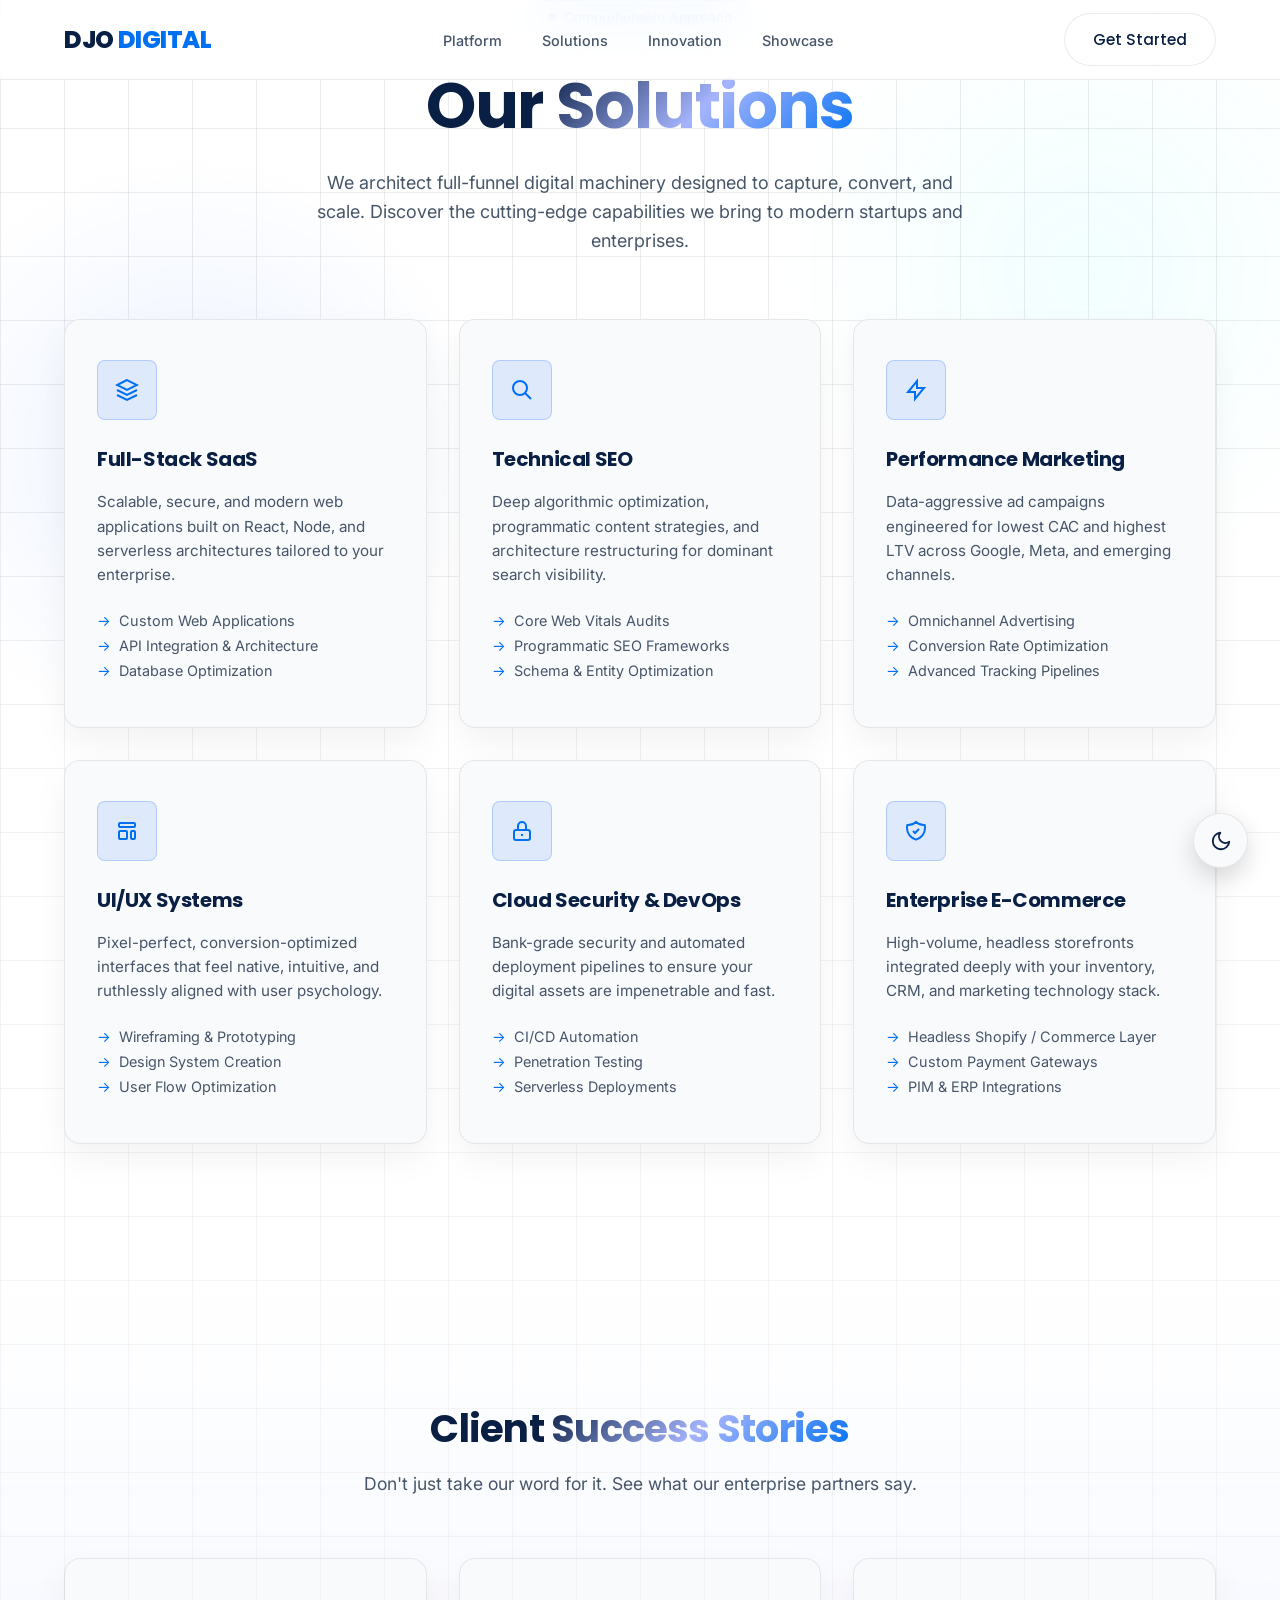
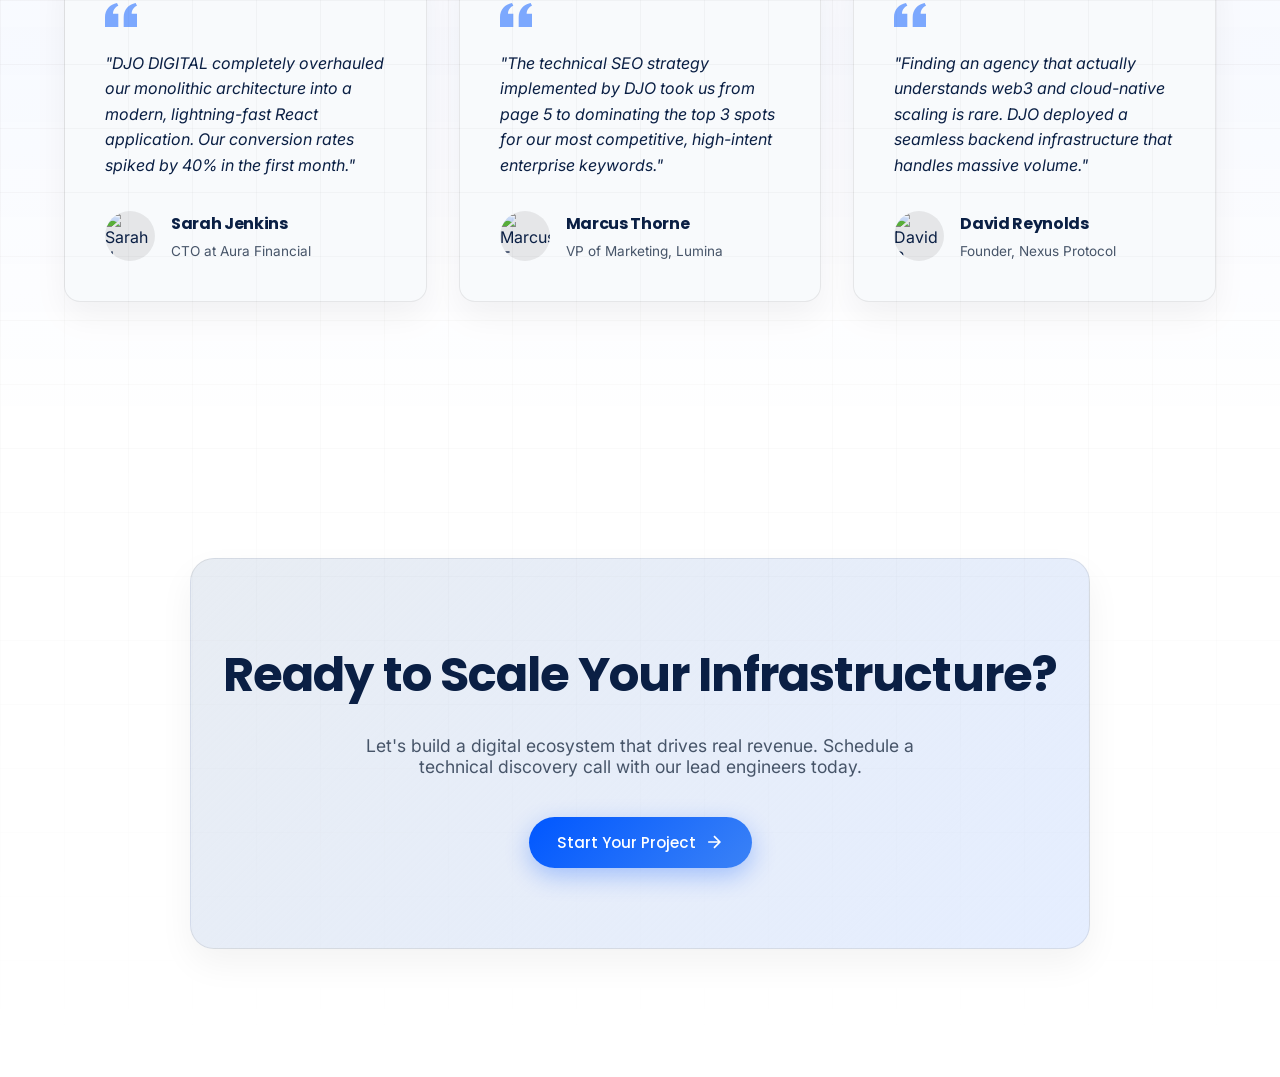
==== solutions.html @ 596c000f "Add files via upload" ====
<!DOCTYPE html>
<html lang="en">
<head>
    <meta charset="UTF-8">
    <meta name="viewport" content="width=device-width, initial-scale=1.0">
    <title>Solutions | DJO DIGITAL</title>
    <link rel="preconnect" href="https://fonts.googleapis.com">
    <link rel="preconnect" href="https://fonts.gstatic.com" crossorigin>
    <link href="https://fonts.googleapis.com/css2?family=Inter:wght@300;400;500&family=Poppins:wght@500;600;700;800&display=swap" rel="stylesheet">
    <link rel="stylesheet" href="style.css">
    <script src="script.js"></script>
    <script>
        // Apply saved theme before page renders to prevent flicker
        (function() {
            const savedTheme = localStorage.getItem('theme');
            if (savedTheme === 'dark') {
                document.documentElement.setAttribute('data-theme', 'dark');
            } else {
                document.documentElement.removeAttribute('data-theme');
            }
        })();
    </script>
</head>
<body>

    <input type="checkbox" id="theme-switch" hidden>

    <div class="app-wrapper">
        
        <label for="theme-switch" class="theme-toggle-btn" aria-label="Toggle Light/Dark Theme">
            <svg class="icon-sun" width="22" height="22" fill="none" stroke="currentColor" stroke-width="2" stroke-linecap="round" stroke-linejoin="round" viewBox="0 0 24 24"><circle cx="12" cy="12" r="5"></circle><line x1="12" y1="1" x2="12" y2="3"></line><line x1="12" y1="21" x2="12" y2="23"></line><line x1="4.22" y1="4.22" x2="5.64" y2="5.64"></line><line x1="18.36" y1="18.36" x2="19.78" y2="19.78"></line><line x1="1" y1="12" x2="3" y2="12"></line><line x1="21" y1="12" x2="23" y2="12"></line><line x1="4.22" y1="19.78" x2="5.64" y2="18.36"></line><line x1="18.36" y1="5.64" x2="19.78" y2="4.22"></line></svg>
            <svg class="icon-moon" width="22" height="22" fill="none" stroke="currentColor" stroke-width="2" stroke-linecap="round" stroke-linejoin="round" viewBox="0 0 24 24"><path d="M21 12.79A9 9 0 1 1 11.21 3 7 7 0 0 0 21 12.79z"></path></svg>
        </label>

        <div class="bg-mesh"></div>
        <div class="bg-grid"></div>

        <nav>
            <div class="container nav-container">
                <a href="index.html" class="logo">DJO <span>DIGITAL</span></a>
                
                <input type="checkbox" id="menu-toggle" class="menu-toggle">
                
                <ul class="nav-links">
                    <li><a href="index.html#home">Platform</a></li>
                    <li><a href="solutions.html">Solutions</a></li>
                    <li><a href="index.html#about">Innovation</a></li>
                    <li><a href="index.html#portfolio">Showcase</a></li>
                </ul>

                <div class="nav-right">
                    <a href="index.html#contact" class="btn btn-secondary nav-cta">Get Started</a>
                    
                    <label for="menu-toggle" class="hamburger">
                        <span></span><span></span><span></span>
                    </label>
                </div>
            </div>
        </nav>

        <header class="page-header container">
            <div class="badge">Comprehensive Approach</div>
            <h1>Our <span class="gradient-text">Solutions</span></h1>
            <p>We architect full-funnel digital machinery designed to capture, convert, and scale. Discover the cutting-edge capabilities we bring to modern startups and enterprises.</p>
        </header>

        <section class="solutions-page-content">
            <div class="container">
                <div class="solutions-grid">
                    <div class="solution-card">
                        <div class="solution-icon">
                            <svg width="24" height="24" fill="none" stroke="currentColor" stroke-width="2" viewBox="0 0 24 24"><path d="M12 2L2 7l10 5 10-5-10-5zM2 17l10 5 10-5M2 12l10 5 10-5"/></svg>
                        </div>
                        <h3>Full-Stack SaaS</h3>
                        <p>Scalable, secure, and modern web applications built on React, Node, and serverless architectures tailored to your enterprise.</p>
                        <ul>
                            <li>Custom Web Applications</li>
                            <li>API Integration & Architecture</li>
                            <li>Database Optimization</li>
                        </ul>
                    </div>
                    <div class="solution-card">
                        <div class="solution-icon">
                            <svg width="24" height="24" fill="none" stroke="currentColor" stroke-width="2" viewBox="0 0 24 24"><path d="M21 21l-6-6m2-5a7 7 0 11-14 0 7 7 0 0114 0z"/></svg>
                        </div>
                        <h3>Technical SEO</h3>
                        <p>Deep algorithmic optimization, programmatic content strategies, and architecture restructuring for dominant search visibility.</p>
                        <ul>
                            <li>Core Web Vitals Audits</li>
                            <li>Programmatic SEO Frameworks</li>
                            <li>Schema & Entity Optimization</li>
                        </ul>
                    </div>
                    <div class="solution-card">
                        <div class="solution-icon">
                            <svg width="24" height="24" fill="none" stroke="currentColor" stroke-width="2" viewBox="0 0 24 24"><path d="M13 10V3L4 14h7v7l9-11h-7z"/></svg>
                        </div>
                        <h3>Performance Marketing</h3>
                        <p>Data-aggressive ad campaigns engineered for lowest CAC and highest LTV across Google, Meta, and emerging channels.</p>
                        <ul>
                            <li>Omnichannel Advertising</li>
                            <li>Conversion Rate Optimization</li>
                            <li>Advanced Tracking Pipelines</li>
                        </ul>
                    </div>
                    <div class="solution-card">
                        <div class="solution-icon">
                            <svg width="24" height="24" fill="none" stroke="currentColor" stroke-width="2" viewBox="0 0 24 24"><path d="M4 5a1 1 0 011-1h14a1 1 0 011 1v2a1 1 0 01-1 1H5a1 1 0 01-1-1V5zM4 13a1 1 0 011-1h6a1 1 0 011 1v6a1 1 0 01-1 1H5a1 1 0 01-1-1v-6zM16 13a1 1 0 011-1h2a1 1 0 011 1v6a1 1 0 01-1 1h-2a1 1 0 01-1-1v-6z"/></svg>
                        </div>
                        <h3>UI/UX Systems</h3>
                        <p>Pixel-perfect, conversion-optimized interfaces that feel native, intuitive, and ruthlessly aligned with user psychology.</p>
                        <ul>
                            <li>Wireframing & Prototyping</li>
                            <li>Design System Creation</li>
                            <li>User Flow Optimization</li>
                        </ul>
                    </div>
                    <div class="solution-card">
                        <div class="solution-icon">
                            <svg width="24" height="24" fill="none" stroke="currentColor" stroke-width="2" viewBox="0 0 24 24"><path d="M12 15v2m-6 4h12a2 2 0 002-2v-6a2 2 0 00-2-2H6a2 2 0 00-2 2v6a2 2 0 002 2zm10-10V7a4 4 0 00-8 0v4h8z"/></svg>
                        </div>
                        <h3>Cloud Security & DevOps</h3>
                        <p>Bank-grade security and automated deployment pipelines to ensure your digital assets are impenetrable and fast.</p>
                        <ul>
                            <li>CI/CD Automation</li>
                            <li>Penetration Testing</li>
                            <li>Serverless Deployments</li>
                        </ul>
                    </div>
                    <div class="solution-card">
                        <div class="solution-icon">
                            <svg width="24" height="24" fill="none" stroke="currentColor" stroke-width="2" viewBox="0 0 24 24"><path d="M9 12l2 2 4-4m5.618-4.016A11.955 11.955 0 0112 2.944a11.955 11.955 0 01-8.618 3.04A12.02 12.02 0 003 9c0 5.591 3.824 10.29 9 11.622 5.176-1.332 9-6.03 9-11.622 0-1.042-.133-2.052-.382-3.016z"/></svg>
                        </div>
                        <h3>Enterprise E-Commerce</h3>
                        <p>High-volume, headless storefronts integrated deeply with your inventory, CRM, and marketing technology stack.</p>
                        <ul>
                            <li>Headless Shopify / Commerce Layer</li>
                            <li>Custom Payment Gateways</li>
                            <li>PIM & ERP Integrations</li>
                        </ul>
                    </div>
                </div>
            </div>
        </section>

        <section class="testimonials">
            <div class="container">
                <div class="section-header">
                    <h2>Client <span class="gradient-text">Success Stories</span></h2>
                    <p>Don't just take our word for it. See what our enterprise partners say.</p>
                </div>
                <div class="testimonial-grid">
                    <div class="testimonial-card">
                        <div>
                            <div class="quote-icon"><svg width="32" height="32" fill="currentColor" viewBox="0 0 24 24"><path d="M14.017 21v-7.391c0-5.704 3.731-9.57 8.983-10.609l.995 2.151c-2.432.917-3.995 3.638-3.995 5.849h4v10h-9.983zm-14.017 0v-7.391c0-5.704 3.748-9.57 9-10.609l.996 2.151c-2.433.917-3.996 3.638-3.996 5.849h3.983v10h-9.983z"/></svg></div>
                            <p class="testimonial-text">"DJO DIGITAL completely overhauled our monolithic architecture into a modern, lightning-fast React application. Our conversion rates spiked by 40% in the first month."</p>
                        </div>
                        <div class="testimonial-author">
                            <div class="author-avatar"><img src="https://i.pravatar.cc/100?img=1" alt="Sarah J."></div>
                            <div class="author-info">
                                <h4>Sarah Jenkins</h4>
                                <span>CTO at Aura Financial</span>
                            </div>
                        </div>
                    </div>
                    <div class="testimonial-card">
                        <div>
                            <div class="quote-icon"><svg width="32" height="32" fill="currentColor" viewBox="0 0 24 24"><path d="M14.017 21v-7.391c0-5.704 3.731-9.57 8.983-10.609l.995 2.151c-2.432.917-3.995 3.638-3.995 5.849h4v10h-9.983zm-14.017 0v-7.391c0-5.704 3.748-9.57 9-10.609l.996 2.151c-2.433.917-3.996 3.638-3.996 5.849h3.983v10h-9.983z"/></svg></div>
                            <p class="testimonial-text">"The technical SEO strategy implemented by DJO took us from page 5 to dominating the top 3 spots for our most competitive, high-intent enterprise keywords."</p>
                        </div>
                        <div class="testimonial-author">
                            <div class="author-avatar"><img src="https://i.pravatar.cc/100?img=3" alt="Marcus T."></div>
                            <div class="author-info">
                                <h4>Marcus Thorne</h4>
                                <span>VP of Marketing, Lumina</span>
                            </div>
                        </div>
                    </div>
                    <div class="testimonial-card">
                        <div>
                            <div class="quote-icon"><svg width="32" height="32" fill="currentColor" viewBox="0 0 24 24"><path d="M14.017 21v-7.391c0-5.704 3.731-9.57 8.983-10.609l.995 2.151c-2.432.917-3.995 3.638-3.995 5.849h4v10h-9.983zm-14.017 0v-7.391c0-5.704 3.748-9.57 9-10.609l.996 2.151c-2.433.917-3.996 3.638-3.996 5.849h3.983v10h-9.983z"/></svg></div>
                            <p class="testimonial-text">"Finding an agency that actually understands web3 and cloud-native scaling is rare. DJO deployed a seamless backend infrastructure that handles massive volume."</p>
                        </div>
                        <div class="testimonial-author">
                            <div class="author-avatar"><img src="https://i.pravatar.cc/100?img=8" alt="David R."></div>
                            <div class="author-info">
                                <h4>David Reynolds</h4>
                                <span>Founder, Nexus Protocol</span>
                            </div>
                        </div>
                    </div>
                </div>
            </div>
        </section>

        <section class="cta-section">
            <div class="container">
                <div class="cta-box">
                    <h2>Ready to Scale Your Infrastructure?</h2>
                    <p>Let's build a digital ecosystem that drives real revenue. Schedule a technical discovery call with our lead engineers today.</p>
                    <a href="index.html#contact" class="btn btn-primary">Start Your Project <svg width="20" height="20" fill="none" stroke="currentColor" stroke-width="2" viewBox="0 0 24 24"><path d="M5 12h14M12 5l7 7-7 7"/></svg></a>
                </div>
            </div>
        </section>

    </div>

</body>
</html>
---- style.css ----
/* --- CSS VARIABLES (LIGHT THEME DEFAULT) --- */
:root {
    --bg-base: #ffffff;
    --bg-surface: #f8fafc;
    --primary: #0057ff;
    --secondary: #e2e8f0;
    --accent: #0070f3;
    --accent-glow: rgba(0, 112, 243, 0.2);
    --text-main: #0a1f44;
    --text-muted: #475569;
    --border-light: rgba(0, 0, 0, 0.08);
    --glass-bg: rgba(255, 255, 255, 0.7);
    --glass-border: rgba(0, 0, 0, 0.08);
    --glass-card-bg: linear-gradient(145deg, rgba(255,255,255,0.9) 0%, rgba(255,255,255,0.6) 100%);
    --input-bg: rgba(255,255,255,0.9);
    --shadow-soft: 0 15px 35px rgba(0,0,0,0.05);
    --shadow-hover: 0 20px 40px rgba(0, 112, 243, 0.1);
    --mockup-text-1: var(--primary);
    --mockup-text-2: var(--text-muted);
    --mockup-text-3: #10b981;
    --nav-bg: rgba(255, 255, 255, 0.85);
    --card-hover-border: rgba(0, 112, 243, 0.3);
    --bento-gradient: linear-gradient(135deg, rgba(226, 232, 240, 0.8), rgba(0, 87, 255, 0.1));
    --portfolio-overlay: linear-gradient(to top, rgba(255,255,255,0.95) 0%, rgba(255,255,255,0.2) 100%);
    --portfolio-overlay-hover: linear-gradient(to top, rgba(255,255,255,0.95) 0%, rgba(0,112,243,0.2) 100%);
    --radius-sm: 8px;
    --radius-md: 16px;
    --radius-lg: 24px;
    --transition: all 0.3s ease;
}

/* --- DARK THEME OVERRIDES --- */
html[data-theme="dark"] .app-wrapper {
    --bg-base: #050b14;
    --bg-surface: #0a1428;
    --primary: #0057ff;
    --secondary: #0a1f44;
    --accent: #00f0ff;
    --accent-glow: rgba(0, 240, 255, 0.4);
    --text-main: #ffffff;
    --text-muted: #8b9bb4;
    --border-light: rgba(255, 255, 255, 0.08);
    --glass-bg: rgba(10, 20, 40, 0.6);
    --glass-border: rgba(255, 255, 255, 0.1);
    --glass-card-bg: linear-gradient(145deg, rgba(255,255,255,0.05) 0%, rgba(255,255,255,0.01) 100%);
    --input-bg: rgba(0,0,0,0.2);
    --shadow-soft: 0 15px 35px rgba(0,0,0,0.3);
    --shadow-hover: 0 20px 40px rgba(0,0,0,0.5);
    --mockup-text-1: var(--accent);
    --mockup-text-2: var(--text-muted);
    --mockup-text-3: #27c93f;
    --nav-bg: rgba(5, 11, 20, 0.7);
    --card-hover-border: rgba(255,255,255,0.2);
    --bento-gradient: linear-gradient(135deg, rgba(10, 31, 68, 0.8), rgba(0, 87, 255, 0.2));
    --portfolio-overlay: linear-gradient(to top, rgba(5,11,20,0.95) 0%, rgba(5,11,20,0.2) 100%);
    --portfolio-overlay-hover: linear-gradient(to top, rgba(5,11,20,0.95) 0%, rgba(0,87,255,0.4) 100%);
}

/* --- RESET & BASE --- */
* {
    margin: 0;
    padding: 0;
    box-sizing: border-box;
}

html {
    scroll-behavior: smooth;
}

/* Scrollbar Styling - Light Theme */
::-webkit-scrollbar {
    width: 12px;
}

::-webkit-scrollbar-track {
    background: var(--bg-base);
}

::-webkit-scrollbar-thumb {
    background: var(--border-light);
    border-radius: 6px;
    border: 3px solid var(--bg-base);
}

::-webkit-scrollbar-thumb:hover {
    background: var(--text-muted);
}

body {
    font-family: 'Inter', sans-serif;
    background-color: var(--bg-base);
    overflow-x: hidden;
    -webkit-font-smoothing: antialiased;
}

.app-wrapper {
    background-color: var(--bg-base);
    color: var(--text-main);
    transition: background-color 0.5s ease, color 0.5s ease;
    min-height: 100vh;
    position: relative;
    z-index: 1;
}

h1, h2, h3, h4, .logo {
    font-family: 'Poppins', sans-serif;
    letter-spacing: -0.02em;
}

a {
    text-decoration: none;
    color: inherit;
}

ul {
    list-style: none;
}

.container {
    max-width: 1200px;
    margin: 0 auto;
    padding: 0 2rem;
}

/* --- TYPOGRAPHY & UTILITIES --- */
.gradient-text {
    background: linear-gradient(135deg, var(--text-main) 0%, #a5b4fc 50%, var(--accent) 100%);
    -webkit-background-clip: text;
    -webkit-text-fill-color: transparent;
    background-clip: text;
}

.badge {
    display: inline-flex;
    align-items: center;
    gap: 0.5rem;
    padding: 0.5rem 1rem;
    background: rgba(0, 112, 243, 0.1);
    border: 1px solid rgba(0, 112, 243, 0.2);
    border-radius: 100px;
    font-size: 0.85rem;
    font-weight: 500;
    color: var(--accent);
    margin-bottom: 1.5rem;
    backdrop-filter: blur(10px);
    transition: var(--transition);
}

.badge::before {
    content: '';
    width: 8px;
    height: 8px;
    background: var(--accent);
    border-radius: 50%;
    box-shadow: 0 0 10px var(--accent-glow);
    animation: pulse 2s infinite;
}

/* --- BUTTONS --- */
.btn {
    display: inline-flex;
    align-items: center;
    justify-content: center;
    padding: 0.875rem 1.75rem;
    border-radius: 100px;
    font-family: 'Poppins', sans-serif;
    font-weight: 500;
    font-size: 0.95rem;
    transition: var(--transition);
    cursor: pointer;
    border: none;
    gap: 0.5rem;
    position: relative;
    overflow: hidden;
}

.btn-primary {
    background: linear-gradient(135deg, var(--primary), #3b82f6);
    color: white;
    box-shadow: 0 8px 25px rgba(0, 87, 255, 0.3);
}

.btn-primary:hover {
    transform: translateY(-3px) scale(1.02);
    box-shadow: 0 12px 30px rgba(0, 87, 255, 0.5);
    background: linear-gradient(135deg, #3b82f6, var(--primary));
}

.btn-secondary {
    background: var(--glass-bg);
    color: var(--text-main);
    border: 1px solid var(--glass-border);
    backdrop-filter: blur(10px);
}

.btn-secondary:hover {
    background: var(--glass-border);
    border-color: var(--text-muted);
    transform: translateY(-3px) scale(1.02);
}

/* --- FLOATING THEME TOGGLE BUTTON --- */
.theme-toggle-btn {
    cursor: pointer;
    display: flex;
    align-items: center;
    justify-content: center;
    width: 55px;
    height: 55px;
    border-radius: 50%;
    background: var(--bg-surface);
    border: 1px solid var(--border-light);
    color: var(--text-main);
    transition: var(--transition);
    position: fixed;
    bottom: 2rem;
    right: 2rem;
    z-index: 9999;
    box-shadow: 0 10px 25px rgba(0,0,0,0.15);
}

.theme-toggle-btn:hover {
    transform: translateY(-5px);
    box-shadow: var(--shadow-hover);
    border-color: var(--accent);
    color: var(--accent);
}

.icon-sun { display: none; }
.icon-moon { display: block; }

/* Icon display respects data-theme attribute */
html[data-theme="dark"] .icon-sun { display: block; }
html[data-theme="dark"] .icon-moon { display: none; }

/* --- BACKGROUND MESH --- */
.bg-mesh {
    position: fixed;
    top: 0;
    left: 0;
    width: 100vw;
    height: 100vh;
    z-index: -1;
    overflow: hidden;
    background: 
        radial-gradient(circle at 15% 50%, rgba(0, 87, 255, 0.08), transparent 25%),
        radial-gradient(circle at 85% 30%, rgba(0, 240, 255, 0.05), transparent 25%);
    transition: background 0.5s ease;
}

.bg-grid {
    position: absolute;
    inset: 0;
    background-image: 
        linear-gradient(to right, var(--border-light) 1px, transparent 1px),
        linear-gradient(to bottom, var(--border-light) 1px, transparent 1px);
    background-size: 4rem 4rem;
    mask-image: linear-gradient(to bottom, rgba(0,0,0,1) 0%, rgba(0,0,0,0) 100%);
    -webkit-mask-image: linear-gradient(to bottom, rgba(0,0,0,1) 0%, rgba(0,0,0,0) 100%);
    transition: var(--transition);
}

/* --- NAVBAR --- */
nav {
    position: fixed;
    top: 0;
    width: 100%;
    height: 80px;
    z-index: 1000;
    background: var(--nav-bg);
    backdrop-filter: blur(20px);
    -webkit-backdrop-filter: blur(20px);
    border-bottom: 1px solid var(--border-light);
    display: flex;
    align-items: center;
    transition: var(--transition);
}

.nav-container {
    display: flex;
    justify-content: space-between;
    align-items: center;
    width: 100%;
}

.logo {
    font-size: 1.5rem;
    font-weight: 800;
    color: var(--text-main);
    display: flex;
    align-items: center;
    gap: 0.25rem;
    transition: var(--transition);
}

.logo span {
    color: var(--accent);
}

.nav-links {
    display: flex;
    gap: 2.5rem;
    align-items: center;
}

.nav-links a {
    font-size: 0.9rem;
    font-weight: 500;
    color: var(--text-muted);
    transition: var(--transition);
    position: relative;
}

.nav-links a:hover {
    color: var(--text-main);
}

.nav-links a::after {
    content: '';
    position: absolute;
    bottom: -5px;
    left: 0;
    width: 0;
    height: 2px;
    background: var(--accent);
    transition: var(--transition);
    border-radius: 2px;
}

.nav-links a:hover::after {
    width: 100%;
}

.nav-right {
    display: flex;
    align-items: center;
    gap: 1rem;
}

.menu-toggle { display: none; }
.hamburger {
    display: none;
    flex-direction: column;
    gap: 6px;
    cursor: pointer;
    z-index: 1001;
    margin-left: 1rem;
}
.hamburger span {
    width: 28px;
    height: 2px;
    background: var(--text-main);
    transition: var(--transition);
    border-radius: 2px;
}

/* --- HERO SECTION (Index) --- */
.hero {
    min-height: 100vh;
    display: flex;
    align-items: center;
    padding-top: 80px;
    position: relative;
}

.hero-content {
    display: grid;
    grid-template-columns: 1fr 1fr;
    gap: 4rem;
    align-items: center;
}

.hero-text h1 {
    font-size: clamp(3rem, 5vw, 4.5rem);
    line-height: 1.1;
    margin-bottom: 1.5rem;
    animation: slideUp 0.8s ease-out forwards;
}

.hero-text p {
    font-size: 1.125rem;
    color: var(--text-muted);
    margin-bottom: 2.5rem;
    max-width: 90%;
    animation: slideUp 0.8s ease-out 0.2s forwards;
    opacity: 0;
}

.hero-actions {
    display: flex;
    gap: 1rem;
    animation: slideUp 0.8s ease-out 0.4s forwards;
    opacity: 0;
}

.hero-visual {
    position: relative;
    height: 500px;
    display: flex;
    justify-content: center;
    align-items: center;
    animation: fadeIn 1.2s ease-out 0.6s forwards;
    opacity: 0;
}

.glass-card-main {
    width: 380px;
    height: 420px;
    background: var(--glass-card-bg);
    border: 1px solid var(--glass-border);
    border-radius: var(--radius-lg);
    backdrop-filter: blur(20px);
    position: relative;
    z-index: 2;
    box-shadow: var(--shadow-soft);
    padding: 2rem;
    display: flex;
    flex-direction: column;
    justify-content: space-between;
    transform: perspective(1000px) rotateY(-15deg) rotateX(5deg);
    transition: all 0.5s cubic-bezier(0.16, 1, 0.3, 1);
}

.glass-card-main:hover {
    transform: perspective(1000px) rotateY(-5deg) rotateX(2deg) translateY(-10px);
    border-color: var(--card-hover-border);
    box-shadow: var(--shadow-hover);
}

.glow-orb {
    position: absolute;
    width: 250px;
    height: 250px;
    background: var(--primary);
    border-radius: 50%;
    filter: blur(80px);
    opacity: 0.4;
    z-index: 1;
    top: 50%;
    left: 50%;
    transform: translate(-50%, -50%);
    animation: floatOrb 6s ease-in-out infinite;
    transition: var(--transition);
}

.glow-orb.secondary {
    background: var(--accent);
    width: 200px;
    height: 200px;
    top: 20%;
    left: 20%;
    animation-delay: -3s;
}

.mockup-header {
    display: flex;
    justify-content: space-between;
    align-items: center;
    border-bottom: 1px solid var(--border-light);
    padding-bottom: 1rem;
    transition: var(--transition);
}

.mockup-dots {
    display: flex;
    gap: 6px;
}
.mockup-dots span {
    width: 10px;
    height: 10px;
    border-radius: 50%;
    background: var(--text-muted);
    opacity: 0.3;
}
.mockup-dots span:nth-child(1) { background: #ff5f56; opacity: 1; }
.mockup-dots span:nth-child(2) { background: #ffbd2e; opacity: 1; }
.mockup-dots span:nth-child(3) { background: #27c93f; opacity: 1; }

.mockup-body {
    flex-grow: 1;
    display: flex;
    flex-direction: column;
    gap: 1rem;
    margin-top: 2rem;
}

.mockup-text {
    font-family: monospace; 
    font-size: 0.85rem;
    transition: var(--transition);
}

.mockup-bar-container {
    height: 12px;
    border-radius: 6px;
    background: var(--border-light);
    overflow: hidden;
    position: relative;
    box-shadow: inset 0 2px 4px rgba(0,0,0,0.1);
}

.mockup-bar-fill {
    height: 100%;
    width: 0%;
    background: linear-gradient(90deg, var(--primary), var(--accent));
    border-radius: 6px;
    position: absolute;
    top: 0;
    left: 0;
    box-shadow: 0 0 15px var(--accent-glow);
}

.fill-1 { animation: fillAnim1 1.8s cubic-bezier(0.2, 0.8, 0.2, 1) 0.5s forwards; }
.fill-2 { animation: fillAnim2 1.8s cubic-bezier(0.2, 0.8, 0.2, 1) 1.2s forwards; }
.fill-3 { animation: fillAnim3 1.8s cubic-bezier(0.2, 0.8, 0.2, 1) 2.0s forwards; }

/* --- SECTION HEADERS --- */
.section-header {
    text-align: center;
    margin-bottom: 4rem;
}

.section-header h2 {
    font-size: clamp(2rem, 3vw, 3rem);
    margin-bottom: 1rem;
}

.section-header p {
    color: var(--text-muted);
    max-width: 600px;
    margin: 0 auto;
    font-size: 1.1rem;
    transition: var(--transition);
}

/* --- SOLUTIONS SECTION (Homepage Summary) --- */
.services {
    padding: 8rem 0;
    position: relative;
}

.services-grid {
    display: grid;
    grid-template-columns: repeat(auto-fit, minmax(260px, 1fr));
    gap: 2rem;
}

.service-card {
    background: var(--bg-surface);
    border: 1px solid var(--border-light);
    border-radius: var(--radius-md);
    padding: 2.5rem 2rem;
    transition: var(--transition);
    position: relative;
    overflow: hidden;
    box-shadow: var(--shadow-soft);
}

.service-card::before {
    content: '';
    position: absolute;
    top: 0;
    left: 0;
    width: 100%;
    height: 100%;
    background: radial-gradient(800px circle at var(--mouse-x, 50%) var(--mouse-y, -20%), rgba(255,255,255,0.06), transparent 40%);
    opacity: 0;
    transition: opacity 0.5s;
    z-index: 1;
    pointer-events: none;
}

.service-card:hover {
    transform: translateY(-8px) scale(1.01);
    border-color: var(--card-hover-border);
    box-shadow: var(--shadow-hover);
}

.service-card:hover::before {
    opacity: 1;
}

.service-icon {
    width: 60px;
    height: 60px;
    background: rgba(0, 87, 255, 0.1);
    border: 1px solid rgba(0, 87, 255, 0.2);
    border-radius: var(--radius-sm);
    display: flex;
    align-items: center;
    justify-content: center;
    font-size: 1.5rem;
    margin-bottom: 1.5rem;
    color: var(--accent);
    transition: var(--transition);
}

.service-card:hover .service-icon {
    background: var(--primary);
    color: white;
    border-color: var(--primary);
    transform: scale(1.1) rotate(5deg);
    box-shadow: 0 0 20px var(--accent-glow);
}

.service-card h3 {
    font-size: 1.25rem;
    margin-bottom: 1rem;
    position: relative;
    z-index: 2;
}

.service-card p {
    color: var(--text-muted);
    font-size: 0.95rem;
    position: relative;
    z-index: 2;
    transition: var(--transition);
}

/* --- ABOUT & WHY CHOOSE US (BENTO GRID) --- */
.bento-section {
    padding: 8rem 0;
    background: linear-gradient(to bottom, transparent, rgba(0, 87, 255, 0.05), transparent);
}

.bento-grid {
    display: grid;
    grid-template-columns: repeat(4, 1fr);
    grid-template-rows: repeat(2, 300px);
    gap: 1.5rem;
}

.bento-item {
    background: var(--bg-surface);
    border: 1px solid var(--border-light);
    border-radius: var(--radius-lg);
    padding: 2.5rem;
    position: relative;
    overflow: hidden;
    display: flex;
    flex-direction: column;
    justify-content: flex-end;
    transition: var(--transition);
    box-shadow: var(--shadow-soft);
}

.bento-item:hover {
    border-color: var(--card-hover-border);
    transform: translateY(-5px);
    box-shadow: var(--shadow-hover);
}

.bento-large {
    grid-column: span 2;
    grid-row: span 2;
    background: var(--bento-gradient);
    justify-content: center;
}

.bento-wide {
    grid-column: span 2;
}

.bento-icon {
    font-size: 2rem;
    margin-bottom: auto;
    color: var(--accent);
    transition: var(--transition);
}

.bento-item:hover .bento-icon {
    transform: scale(1.1);
}

.bento-item h3 {
    font-size: 1.5rem;
    margin-bottom: 0.5rem;
}

.bento-large h3 {
    font-size: 2.5rem;
    line-height: 1.2;
    margin-bottom: 1.5rem;
}

.bento-item p {
    color: var(--text-muted);
    font-size: 0.95rem;
    transition: var(--transition);
}

/* --- PORTFOLIO --- */
.portfolio {
    padding: 8rem 0;
}

.portfolio-grid {
    display: grid;
    grid-template-columns: repeat(2, 1fr);
    gap: 2rem;
}

.portfolio-item {
    position: relative;
    height: 400px;
    border-radius: var(--radius-md);
    overflow: hidden;
    cursor: pointer;
    border: 1px solid var(--border-light);
    box-shadow: var(--shadow-soft);
    transition: var(--transition);
}

.portfolio-item:hover {
    box-shadow: var(--shadow-hover);
    transform: translateY(-5px);
}

.portfolio-bg {
    position: absolute;
    inset: 0;
    background-size: cover;
    background-position: center;
    transition: transform 0.6s cubic-bezier(0.16, 1, 0.3, 1);
}

.portfolio-item:nth-child(1) .portfolio-bg { 
    background: linear-gradient(45deg, #0f172a, #3b82f6);
    background-image: url("data:image/svg+xml,%3Csvg xmlns='http://www.w3.org/2000/svg' viewBox='0 0 400 400'%3E%3Cdefs%3E%3ClinearGradient id='grad1' x1='0%' y1='0%' x2='100%' y2='100%'%3E%3Cstop offset='0%' style='stop-color:%230f172a;stop-opacity:1' /%3E%3Cstop offset='100%' style='stop-color:%233b82f6;stop-opacity:1' /%3E%3C/linearGradient%3E%3Cfilter id='glow'%3E%3CfeGaussianBlur stdDeviation='3' result='coloredBlur'/%3E%3CfeMerge%3E%3CfeMergeNode in='coloredBlur'/%3E%3CfeMergeNode in='SourceGraphic'/%3E%3C/feMerge%3E%3C/filter%3E%3C/defs%3E%3Crect width='400' height='400' fill='url(%23grad1)'/%3E%3Cg opacity='0.3'%3E%3Ccircle cx='100' cy='120' r='45' fill='%23ffffff' filter='url(%23glow)'/%3E%3Cpath d='M 100 80 L 110 100 L 90 100 Z' fill='%23ffffff' opacity='0.8'/%3E%3C/g%3E%3Cg opacity='0.4'%3E%3Crect x='230' y='180' width='90' height='120' rx='8' fill='%23ffffff' filter='url(%23glow)'/%3E%3Ccircle cx='275' cy='210' r='12' fill='%233b82f6' opacity='0.6'/%3E%3C/g%3E%3Ccircle cx='300' cy='100' r='60' fill='none' stroke='%2360a5fa' stroke-width='2' opacity='0.3'/%3E%3Ccircle cx='300' cy='100' r='50' fill='none' stroke='%2360a5fa' stroke-width='1' opacity='0.2'/%3E%3C/svg>"), linear-gradient(45deg, #0f172a, #3b82f6);
    background-position: center;
    background-size: cover;
}

.portfolio-item:nth-child(2) .portfolio-bg { 
    background: linear-gradient(135deg, #1e1b4b, #8b5cf6);
    background-image: url("data:image/svg+xml,%3Csvg xmlns='http://www.w3.org/2000/svg' viewBox='0 0 400 400'%3E%3Cdefs%3E%3ClinearGradient id='grad2' x1='0%' y1='0%' x2='100%' y2='100%'%3E%3Cstop offset='0%' style='stop-color:%231e1b4b;stop-opacity:1' /%3E%3Cstop offset='100%' style='stop-color:%238b5cf6;stop-opacity:1' /%3E%3C/linearGradient%3E%3Cfilter id='glow2'%3E%3CfeGaussianBlur stdDeviation='3' result='coloredBlur'/%3E%3CfeMerge%3E%3CfeMergeNode in='coloredBlur'/%3E%3CfeMergeNode in='SourceGraphic'/%3E%3C/feMerge%3E%3C/filter%3E%3C/defs%3E%3Crect width='400' height='400' fill='url(%23grad2)'/%3E%3Cg opacity='0.4'%3E%3Cpath d='M 80 200 L 120 140 L 120 280 Z' fill='%23ffffff' filter='url(%23glow2)'/%3E%3Ctext x='75' y='200' font-size='40' fill='%23ffffff' opacity='0.5'%3E👜%3C/text%3E%3C/g%3E%3Cg opacity='0.35'%3E%3Crect x='210' y='150' width='100' height='120' rx='8' fill='%23ffffff' filter='url(%23glow2)' opacity='0.4'/%3E%3Ccircle cx='260' cy='170' r='15' fill='%238b5cf6' opacity='0.5'/%3E%3Cpath d='M 240 200 L 280 200' stroke='%23ffffff' stroke-width='2' opacity='0.6'/%3E%3C/g%3E%3Ccircle cx='150' cy='280' r='50' fill='none' stroke='%23d8b4fe' stroke-width='2' opacity='0.25'/%3E%3C/svg>"), linear-gradient(135deg, #1e1b4b, #8b5cf6);
    background-position: center;
    background-size: cover;
}

.portfolio-item:nth-child(3) .portfolio-bg { 
    background: linear-gradient(to top right, #064e3b, #10b981);
    background-image: url("data:image/svg+xml,%3Csvg xmlns='http://www.w3.org/2000/svg' viewBox='0 0 400 400'%3E%3Cdefs%3E%3ClinearGradient id='grad3' x1='0%' y1='100%' x2='100%' y2='0%'%3E%3Cstop offset='0%' style='stop-color:%23064e3b;stop-opacity:1' /%3E%3Cstop offset='100%' style='stop-color:%2310b981;stop-opacity:1' /%3E%3C/linearGradient%3E%3Cfilter id='glow3'%3E%3CfeGaussianBlur stdDeviation='4' result='coloredBlur'/%3E%3CfeMerge%3E%3CfeMergeNode in='coloredBlur'/%3E%3CfeMergeNode in='SourceGraphic'/%3E%3C/feMerge%3E%3C/filter%3E%3C/defs%3E%3Crect width='400' height='400' fill='url(%23grad3)'/%3E%3Cg opacity='0.4'%3E%3Ccircle cx='80' cy='100' r='35' fill='%23ffffff' filter='url(%23glow3)'/%3E%3Cline x1='80' y1='60' x2='150' y2='130' stroke='%2310b981' stroke-width='2' opacity='0.6'/%3E%3Cline x1='150' y1='130' x2='220' y2='100' stroke='%2310b981' stroke-width='2' opacity='0.6'/%3E%3C/g%3E%3Cg opacity='0.35'%3E%3Ccircle cx='200' cy='200' r='40' fill='%23ffffff' filter='url(%23glow3)' opacity='0.3'/%3E%3Cline x1='200' y1='200' x2='280' y2='280' stroke='%236ee7b7' stroke-width='2' opacity='0.5'/%3E%3Cline x1='200' y1='200' x2='120' y2='300' stroke='%236ee7b7' stroke-width='2' opacity='0.5'/%3E%3C/g%3E%3Ccircle cx='300' cy='120' r='30' fill='%23ffffff' filter='url(%23glow3)' opacity='0.25'/%3E%3Cline x1='220' y1='100' x2='300' y2='120' stroke='%2310b981' stroke-width='2' opacity='0.4'/%3E%3Cline x1='280' y1='280' x2='300' y2='120' stroke='%236ee7b7' stroke-width='1' opacity='0.3'/%3E%3C/svg>"), linear-gradient(to top right, #064e3b, #10b981);
    background-position: center;
    background-size: cover;
}

.portfolio-item:nth-child(4) .portfolio-bg { 
    background: linear-gradient(135deg, #7c2d12, #f97316);
    background-image: url("data:image/svg+xml,%3Csvg xmlns='http://www.w3.org/2000/svg' viewBox='0 0 400 400'%3E%3Cdefs%3E%3ClinearGradient id='grad4' x1='0%' y1='0%' x2='100%' y2='100%'%3E%3Cstop offset='0%' style='stop-color:%237c2d12;stop-opacity:1' /%3E%3Cstop offset='100%' style='stop-color:%23f97316;stop-opacity:1' /%3E%3C/linearGradient%3E%3Cfilter id='glow4'%3E%3CfeGaussianBlur stdDeviation='4' result='coloredBlur'/%3E%3CfeMerge%3E%3CfeMergeNode in='coloredBlur'/%3E%3CfeMergeNode in='SourceGraphic'/%3E%3C/feMerge%3E%3C/filter%3E%3C/defs%3E%3Crect width='400' height='400' fill='url(%23grad4)'/%3E%3Cg opacity='0.4'%3E%3Cpath d='M 200 80 L 260 140 L 260 280 L 140 280 L 140 140 Z' fill='%23ffffff' filter='url(%23glow4)' stroke='%23fcd34d' stroke-width='2'/%3E%3Ccircle cx='200' cy='200' r='25' fill='%23fcd34d' opacity='0.7'/%3E%3Cpath d='M 200 175 L 205 195 L 195 195 Z' fill='%23f97316' opacity='0.6'/%3E%3C/g%3E%3Ccircle cx='200' cy='200' r='90' fill='none' stroke='%23fed7aa' stroke-width='2' opacity='0.25'/%3E%3Ccircle cx='200' cy='200' r='70' fill='none' stroke='%23fed7aa' stroke-width='1' opacity='0.15'/%3E%3C/svg>"), linear-gradient(135deg, #7c2d12, #f97316);
    background-position: center;
    background-size: cover;
}

.portfolio-overlay {
    position: absolute;
    inset: 0;
    background: var(--portfolio-overlay);
    display: flex;
    flex-direction: column;
    justify-content: flex-end;
    padding: 2.5rem;
    opacity: 0.8;
    transition: var(--transition);
}

.portfolio-item:hover .portfolio-bg {
    transform: scale(1.08);
}

.portfolio-item:hover .portfolio-overlay {
    opacity: 1;
    background: var(--portfolio-overlay-hover);
}

.portfolio-overlay span {
    color: var(--accent);
    font-size: 0.85rem;
    font-weight: 600;
    letter-spacing: 1px;
    text-transform: uppercase;
    margin-bottom: 0.5rem;
    transform: translateY(10px);
    opacity: 0;
    transition: var(--transition);
}

.portfolio-overlay h3 {
    font-size: 1.5rem;
    transform: translateY(10px);
    transition: var(--transition);
    transition-delay: 0.05s;
    color: #ffffff;
}

.portfolio-item:hover .portfolio-overlay span,
.portfolio-item:hover .portfolio-overlay h3 {
    transform: translateY(0);
    opacity: 1;
}

/* --- CONTACT --- */
.contact {
    padding: 8rem 0;
}

.contact-container {
    display: grid;
    grid-template-columns: 1fr 1fr;
    gap: 6rem;
    align-items: center;
}

.contact-info h2 {
    font-size: clamp(2.5rem, 4vw, 3.5rem);
    margin-bottom: 1.5rem;
}

.contact-info p {
    color: var(--text-muted);
    font-size: 1.1rem;
    margin-bottom: 3rem;
    transition: var(--transition);
}

.contact-form {
    background: var(--bg-surface);
    padding: 3rem;
    border-radius: var(--radius-lg);
    border: 1px solid var(--border-light);
    box-shadow: var(--shadow-soft);
    transition: var(--transition);
}

.contact-form:hover {
    box-shadow: var(--shadow-hover);
    border-color: var(--card-hover-border);
}

.form-group {
    position: relative;
    margin-bottom: 1.5rem;
}

.form-control {
    width: 100%;
    background: var(--input-bg);
    border: 1px solid var(--border-light);
    padding: 1rem 1.2rem;
    border-radius: var(--radius-sm);
    color: var(--text-main);
    font-family: 'Inter', sans-serif;
    font-size: 1rem;
    transition: var(--transition);
    outline: none;
}

.form-control option {
    background: var(--bg-surface);
    color: var(--text-main);
}

textarea.form-control {
    min-height: 120px;
    resize: vertical;
}

.form-control:focus {
    border-color: var(--accent);
    box-shadow: 0 0 0 4px var(--accent-glow);
    background: transparent;
}

.form-control::placeholder {
    color: var(--text-muted);
    opacity: 0.7;
}

.submit-btn {
    width: 100%;
    margin-top: 1rem;
}

/* --- PAGE HEADER (Solutions Page) --- */
.page-header {
    padding: 10rem 0 4rem;
    text-align: center;
    position: relative;
}

.page-header h1 {
    font-size: clamp(3rem, 5vw, 4rem);
    margin-bottom: 1rem;
    animation: slideUp 0.8s ease-out forwards;
}

.page-header p {
    font-size: 1.125rem;
    color: var(--text-muted);
    max-width: 650px;
    margin: 0 auto;
    animation: slideUp 0.8s ease-out 0.2s forwards;
    opacity: 0;
    line-height: 1.6;
}

/* --- SOLUTIONS GRID (Solutions Page) --- */
.solutions-page-content { padding: 4rem 0 8rem; }
.solutions-grid {
    display: grid;
    grid-template-columns: repeat(auto-fit, minmax(320px, 1fr));
    gap: 2rem;
}

.solution-card {
    background: var(--bg-surface); border: 1px solid var(--border-light);
    border-radius: var(--radius-md); padding: 2.5rem 2rem; transition: var(--transition);
    position: relative; overflow: hidden; box-shadow: var(--shadow-soft);
}

.solution-card:hover { transform: translateY(-8px) scale(1.01); border-color: var(--card-hover-border); box-shadow: var(--shadow-hover); }

.solution-icon {
    width: 60px; height: 60px; background: rgba(0, 87, 255, 0.1); border: 1px solid rgba(0, 87, 255, 0.2);
    border-radius: var(--radius-sm); display: flex; align-items: center; justify-content: center;
    font-size: 1.5rem; margin-bottom: 1.5rem; color: var(--accent); transition: var(--transition);
}

.solution-card:hover .solution-icon { background: var(--primary); color: white; border-color: var(--primary); transform: scale(1.1) rotate(5deg); box-shadow: 0 0 20px var(--accent-glow); }
.solution-card h3 { font-size: 1.25rem; margin-bottom: 1rem; position: relative; z-index: 2; }
.solution-card p { color: var(--text-muted); font-size: 0.95rem; line-height: 1.6; position: relative; z-index: 2; transition: var(--transition); }
.solution-card ul { margin-top: 1.5rem; }
.solution-card ul li { color: var(--text-muted); font-size: 0.9rem; margin-bottom: 0.5rem; display: flex; align-items: center; gap: 0.5rem; }
.solution-card ul li::before { content: '→'; color: var(--accent); }

/* --- TESTIMONIALS SECTION (Solutions Page) --- */
.testimonials {
    padding: 8rem 0;
    background: linear-gradient(to bottom, transparent, rgba(0, 87, 255, 0.03), transparent);
}

.testimonial-grid {
    display: grid;
    grid-template-columns: repeat(auto-fit, minmax(300px, 1fr));
    gap: 2rem;
}

.testimonial-card {
    background: var(--bg-surface); border: 1px solid var(--border-light);
    border-radius: var(--radius-md); padding: 2.5rem; box-shadow: var(--shadow-soft);
    transition: var(--transition); display: flex; flex-direction: column; justify-content: space-between;
}

.testimonial-card:hover { border-color: var(--card-hover-border); transform: translateY(-5px); }
.quote-icon { color: var(--primary); opacity: 0.5; margin-bottom: 1rem; }
.testimonial-text { font-size: 1rem; color: var(--text-main); font-style: italic; line-height: 1.6; margin-bottom: 2rem; }
.testimonial-author { display: flex; align-items: center; gap: 1rem; }
.author-avatar { width: 50px; height: 50px; border-radius: 50%; background: var(--glass-border); overflow: hidden; }
.author-avatar img { width: 100%; height: 100%; object-fit: cover; }
.author-info h4 { font-size: 1rem; margin-bottom: 0.2rem; }
.author-info span { font-size: 0.85rem; color: var(--text-muted); }

/* --- CTA SECTION (Solutions Page) --- */
.cta-section {
    padding: 8rem 0;
    text-align: center;
}

.cta-box {
    background: linear-gradient(135deg, rgba(226, 232, 240, 0.8), rgba(0, 87, 255, 0.1));
    border: 1px solid var(--border-light);
    border-radius: var(--radius-lg);
    padding: 5rem 2rem;
    box-shadow: var(--shadow-soft);
    max-width: 900px;
    margin: 0 auto;
}

html[data-theme="dark"] .cta-box {
    background: linear-gradient(135deg, rgba(10, 31, 68, 0.8), rgba(0, 87, 255, 0.15));
}

.cta-box h2 { font-size: clamp(2rem, 4vw, 3rem); margin-bottom: 1.5rem; }
.cta-box p { color: var(--text-muted); font-size: 1.1rem; margin-bottom: 2.5rem; max-width: 600px; margin-left: auto; margin-right: auto; }

/* --- FOOTER --- */
footer {
    border-top: 1px solid var(--border-light);
    padding: 6rem 0 2rem;
    background: var(--bg-surface);
    transition: var(--transition);
}

.footer-grid {
    display: grid;
    grid-template-columns: 2fr 1fr 1fr 1fr;
    gap: 4rem;
    margin-bottom: 4rem;
}

.footer-brand p {
    color: var(--text-muted);
    margin-top: 1.5rem;
    max-width: 300px;
    transition: var(--transition);
}

.footer-title {
    font-family: 'Poppins', sans-serif;
    font-weight: 600;
    margin-bottom: 1.5rem;
    color: var(--text-main);
    transition: var(--transition);
}

.footer-links {
    display: flex;
    flex-direction: column;
    gap: 1rem;
}

.footer-links a {
    color: var(--text-muted);
    transition: var(--transition);
}

.footer-links a:hover {
    color: var(--accent);
    padding-left: 5px;
}

.footer-bottom {
    border-top: 1px solid var(--border-light);
    padding-top: 2rem;
    display: flex;
    justify-content: space-between;
    color: var(--text-muted);
    font-size: 0.9rem;
    transition: var(--transition);
}

.social-icons {
    display: flex;
    gap: 1rem;
}

.social-icons a {
    width: 40px;
    height: 40px;
    border-radius: 50%;
    background: var(--glass-border);
    display: flex;
    align-items: center;
    justify-content: center;
    transition: var(--transition);
    color: var(--text-main);
}

.social-icons a:hover {
    background: var(--primary);
    color: white;
    transform: translateY(-4px) scale(1.1);
    box-shadow: 0 5px 15px rgba(0, 87, 255, 0.4);
}

/* --- ANIMATIONS --- */
@keyframes slideUp {
    from { transform: translateY(40px); opacity: 0; }
    to { transform: translateY(0); opacity: 1; }
}

@keyframes fadeIn {
    from { opacity: 0; }
    to { opacity: 1; }
}

@keyframes pulse {
    0% { box-shadow: 0 0 0 0 var(--accent-glow); }
    70% { box-shadow: 0 0 0 8px rgba(0, 240, 255, 0); }
    100% { box-shadow: 0 0 0 0 rgba(0, 240, 255, 0); }
}

@keyframes floatOrb {
    0%, 100% { transform: translate(-50%, -50%) translateY(0) scale(1); }
    50% { transform: translate(-50%, -50%) translateY(-20px) scale(1.1); }
}

@keyframes fillAnim1 { 0% { width: 0%; } 100% { width: 75%; } }
@keyframes fillAnim2 { 0% { width: 0%; } 100% { width: 45%; } }
@keyframes fillAnim3 { 0% { width: 0%; } 100% { width: 100%; } }

/* --- RESPONSIVE --- */

/* Large Desktop (1440px and above) */
@media (min-width: 1440px) {
    .container {
        max-width: 1320px;
    }
    
    .hero-text h1 {
        font-size: 4.5rem;
    }
    
    .section-header h2 {
        font-size: 3rem;
    }
}

/* Tablet Landscape & Small Desktop (1024px - 1439px) */
@media (max-width: 1439px) and (min-width: 1024px) {
    .container {
        padding: 0 1.5rem;
    }
    
    .hero-content, .contact-container {
        gap: 3rem;
    }
}

/* Tablet (1024px and below) */
@media (max-width: 1024px) {
    .hero-content, .contact-container {
        grid-template-columns: 1fr;
        text-align: center;
    }
    
    .hero-text h1 {
        font-size: clamp(2.5rem, 4vw, 4rem);
    }
    
    .hero-text p {
        margin: 0 auto 2.5rem;
        font-size: 1rem;
    }
    
    .hero-actions {
        justify-content: center;
        flex-wrap: wrap;
    }
    
    .hero-visual {
        height: 400px;
        margin-top: 2rem;
    }
    
    .glass-card-main {
        width: 100%;
        max-width: 340px;
        height: 360px;
        padding: 1.5rem;
    }
    
    .bento-grid {
        grid-template-columns: 1fr 1fr;
        grid-template-rows: auto;
        gap: 1rem;
    }
    
    .bento-large {
        grid-column: span 2;
        grid-row: span 1;
    }
    
    .bento-wide {
        grid-column: span 2;
    }
    
    .bento-item {
        padding: 2rem;
    }
    
    .portfolio-grid {
        grid-template-columns: 1fr 1fr;
        gap: 1.5rem;
    }
    
    .portfolio-item {
        height: 300px;
    }
    
    .contact-form {
        padding: 2.5rem;
    }
    
    .footer-grid {
        grid-template-columns: 1fr 1fr;
        gap: 3rem;
    }
    
    .nav-links {
        gap: 2rem;
    }
    
    .services-grid {
        grid-template-columns: 1fr 1fr;
    }
}

/* Tablet Portrait (768px - 1023px) */
@media (max-width: 1023px) and (min-width: 768px) {
    .container {
        padding: 0 1.5rem;
    }
    
    nav {
        height: 70px;
    }
    
    .hero {
        padding-top: 70px;
    }
    
    .hero-text h1 {
        font-size: clamp(2.2rem, 3.5vw, 3.5rem);
    }
    
    .hero-visual {
        height: 350px;
    }
    
    .glass-card-main {
        width: 100%;
        max-width: 300px;
        height: 320px;
    }
    
    .bento-large h3 {
        font-size: 2rem;
    }
    
    .contact-info h2 {
        font-size: clamp(2rem, 3.5vw, 3rem);
    }
    
    .section-header h2 {
        font-size: clamp(1.8rem, 3vw, 2.5rem);
    }
}

/* Mobile Landscape (480px - 767px) */
@media (max-width: 767px) and (min-width: 480px) {
    .container {
        padding: 0 1rem;
        max-width: 100%;
    }
    
    nav {
        height: 60px;
    }
    
    .nav-links, .nav-cta {
        display: none;
    }
    
    .hamburger {
        display: flex;
    }
    
    .menu-toggle:checked ~ .nav-links {
        display: flex;
        flex-direction: column;
        position: absolute;
        top: 60px;
        left: 0;
        width: 100%;
        background: var(--nav-bg);
        backdrop-filter: blur(20px);
        padding: 1.5rem;
        border-bottom: 1px solid var(--border-light);
        gap: 1rem;
        text-align: center;
        z-index: 999;
    }
    
    .menu-toggle:checked ~ .hamburger span:nth-child(1) { 
        transform: translateY(8px) rotate(45deg); 
    }
    .menu-toggle:checked ~ .hamburger span:nth-child(2) { 
        opacity: 0; 
    }
    .menu-toggle:checked ~ .hamburger span:nth-child(3) { 
        transform: translateY(-8px) rotate(-45deg); 
    }
    
    .logo {
        font-size: 1.3rem;
    }
    
    .hero {
        padding-top: 60px;
        min-height: auto;
        padding-bottom: 2rem;
    }
    
    .hero-content {
        gap: 2rem;
    }
    
    .hero-text h1 {
        font-size: clamp(1.8rem, 4vw, 2.8rem);
        line-height: 1.2;
    }
    
    .hero-text p {
        font-size: 0.95rem;
        margin-bottom: 1.5rem;
    }
    
    .hero-actions {
        flex-direction: column;
        align-items: stretch;
        gap: 1rem;
    }
    
    .btn {
        padding: 0.75rem 1.5rem;
        font-size: 0.9rem;
    }
    
    .hero-visual {
        height: 300px;
        margin-top: 1rem;
    }
    
    .glass-card-main {
        width: 90%;
        max-width: 280px;
        height: 280px;
        padding: 1.2rem;
        font-size: 0.85rem;
    }
    
    .mockup-header {
        padding-bottom: 0.8rem;
    }
    
    .mockup-body {
        gap: 0.8rem;
        margin-top: 1.2rem;
    }
    
    .mockup-text {
        font-size: 0.75rem;
    }
    
    .badge {
        font-size: 0.75rem;
        padding: 0.4rem 0.8rem;
        margin-bottom: 1rem;
    }
    
    .section-header {
        margin-bottom: 2.5rem;
    }
    
    .section-header h2 {
        font-size: clamp(1.5rem, 3vw, 2.2rem);
    }
    
    .section-header p {
        font-size: 0.95rem;
        padding: 0 1rem;
    }
    
    .services-grid, .solutions-grid {
        grid-template-columns: 1fr;
        gap: 1.5rem;
    }
    
    .service-card, .solution-card {
        padding: 2rem 1.5rem;
    }
    
    .bento-grid {
        grid-template-columns: 1fr;
        gap: 1rem;
    }
    
    .bento-large, .bento-wide, .bento-item {
        grid-column: span 1;
        grid-row: auto;
        min-height: 200px;
        padding: 1.5rem;
    }
    
    .bento-large h3 {
        font-size: 1.8rem;
    }
    
    .bento-item h3 {
        font-size: 1.15rem;
    }
    
    .portfolio-grid {
        grid-template-columns: 1fr;
        gap: 1rem;
    }
    
    .portfolio-item {
        height: 250px;
    }
    
    .portfolio-overlay {
        padding: 1.5rem;
    }
    
    .portfolio-overlay h3 {
        font-size: 1.2rem;
    }
    
    .contact-container {
        gap: 2rem;
    }
    
    .contact-info h2 {
        font-size: clamp(1.8rem, 3.5vw, 2.5rem);
    }
    
    .contact-form {
        padding: 1.5rem;
    }
    
    .form-group {
        margin-bottom: 1rem;
    }
    
    .form-control {
        padding: 0.75rem 1rem;
        font-size: 1rem;
    }
    
    textarea.form-control {
        min-height: 100px;
    }
    
    .cta-box {
        padding: 3rem 1.5rem;
    }
    
    .cta-box h2 {
        font-size: clamp(1.5rem, 3.5vw, 2.2rem);
    }
    
    .cta-box p {
        font-size: 0.95rem;
    }
    
    .footer-grid {
        grid-template-columns: 1fr;
        gap: 2rem;
    }
    
    .footer-bottom {
        flex-direction: column;
        align-items: center;
        gap: 1rem;
        text-align: center;
        font-size: 0.85rem;
    }
    
    .page-header {
        padding: 7rem 0 2rem;
    }
    
    .page-header h1 {
        font-size: clamp(1.8rem, 4vw, 2.8rem);
    }
    
    .page-header p {
        font-size: 0.9rem;
        padding: 0 1rem;
    }
    
    .testimonial-grid {
        grid-template-columns: 1fr;
        gap: 1.5rem;
    }
    
    .testimonial-card {
        padding: 1.5rem;
    }
    
    .theme-toggle-btn {
        bottom: 2rem;
        right: 1.2rem;
        width: 44px;
        height: 44px;
    }
    
    .glow-orb {
        width: 150px;
        height: 150px;
    }
    
    .glow-orb.secondary {
        width: 120px;
        height: 120px;
    }
}

/* Mobile Portrait (below 480px) */
@media (max-width: 479px) {
    .container {
        padding: 0 1rem;
        max-width: 100%;
    }
    
    html {
        font-size: 14px;
    }
    
    nav {
        height: 55px;
        padding: 0 1rem;
    }
    
    .nav-container {
        padding: 0;
    }
    
    .nav-links, .nav-cta {
        display: none;
    }
    
    .hamburger {
        display: flex;
    }
    
    .hamburger span {
        width: 24px;
        height: 2px;
    }
    
    .menu-toggle:checked ~ .nav-links {
        display: flex;
        flex-direction: column;
        position: absolute;
        top: 55px;
        left: 0;
        width: 100%;
        background: var(--nav-bg);
        backdrop-filter: blur(20px);
        padding: 1rem;
        border-bottom: 1px solid var(--border-light);
        gap: 0.8rem;
        text-align: center;
        z-index: 999;
    }
    
    .menu-toggle:checked ~ .nav-links li a {
        font-size: 0.9rem;
        padding: 0.5rem 0;
    }
    
    .menu-toggle:checked ~ .hamburger span:nth-child(1) { 
        transform: translateY(7px) rotate(45deg); 
    }
    .menu-toggle:checked ~ .hamburger span:nth-child(2) { 
        opacity: 0; 
    }
    .menu-toggle:checked ~ .hamburger span:nth-child(3) { 
        transform: translateY(-7px) rotate(-45deg); 
    }
    
    .logo {
        font-size: 1.1rem;
    }
    
    .logo span {
        display: none;
    }
    
    .hero {
        padding-top: 55px;
        min-height: auto;
        padding-bottom: 1.5rem;
    }
    
    .hero-content {
        gap: 1.5rem;
    }
    
    .hero-text h1 {
        font-size: 1.6rem;
        line-height: 1.2;
        margin-bottom: 1rem;
    }
    
    .hero-text p {
        font-size: 0.85rem;
        margin-bottom: 1rem;
    }
    
    .hero-actions {
        flex-direction: column;
        align-items: stretch;
        gap: 0.8rem;
    }
    
    .btn {
        padding: 0.65rem 1.25rem;
        font-size: 0.85rem;
        gap: 0.4rem;
    }
    
    .btn svg {
        width: 16px;
        height: 16px;
    }
    
    .hero-visual {
        height: 250px;
        margin-top: 1rem;
    }
    
    .glass-card-main {
        width: 95%;
        max-width: 260px;
        height: 260px;
        padding: 1rem;
        font-size: 0.8rem;
    }
    
    .mockup-dots span {
        width: 8px;
        height: 8px;
    }
    
    .mockup-header {
        padding-bottom: 0.6rem;
        border-bottom: 1px solid var(--border-light);
    }
    
    .mockup-body {
        gap: 0.6rem;
        margin-top: 1rem;
    }
    
    .mockup-text {
        font-size: 0.65rem;
    }
    
    .badge {
        font-size: 0.65rem;
        padding: 0.35rem 0.7rem;
        margin-bottom: 0.8rem;
    }
    
    .badge::before {
        width: 6px;
        height: 6px;
    }
    
    .section-header {
        margin-bottom: 2rem;
    }
    
    .section-header h2 {
        font-size: 1.4rem;
        margin-bottom: 0.8rem;
    }
    
    .section-header p {
        font-size: 0.85rem;
        max-width: 100%;
    }
    
    .services-grid, .solutions-grid {
        grid-template-columns: 1fr;
        gap: 1.2rem;
    }
    
    .service-card, .solution-card {
        padding: 1.5rem;
    }
    
    .service-icon, .solution-icon {
        width: 48px;
        height: 48px;
        margin-bottom: 1rem;
    }
    
    .service-card h3, .solution-card h3 {
        font-size: 1.1rem;
    }
    
    .service-card p, .solution-card p {
        font-size: 0.85rem;
    }
    
    .solution-card ul li {
        font-size: 0.8rem;
        margin-bottom: 0.35rem;
    }
    
    .bento-grid {
        grid-template-columns: 1fr;
        gap: 0.8rem;
    }
    
    .bento-large, .bento-wide, .bento-item {
        grid-column: span 1;
        grid-row: auto;
        min-height: 180px;
        padding: 1.2rem;
    }
    
    .bento-large h3 {
        font-size: 1.5rem;
        margin-bottom: 1rem;
    }
    
    .bento-item h3 {
        font-size: 1rem;
    }
    
    .bento-item p {
        font-size: 0.8rem;
    }
    
    .bento-icon {
        font-size: 1.5rem;
        margin-bottom: 0.5rem;
    }
    
    .portfolio-grid {
        grid-template-columns: 1fr;
        gap: 0.8rem;
    }
    
    .portfolio-item {
        height: 220px;
    }
    
    .portfolio-overlay {
        padding: 1.2rem;
    }
    
    .portfolio-overlay h3 {
        font-size: 1rem;
    }
    
    .portfolio-overlay span {
        font-size: 0.75rem;
    }
    
    .contact-container {
        gap: 1.5rem;
    }
    
    .contact-info h2 {
        font-size: 1.5rem;
        margin-bottom: 1rem;
    }
    
    .contact-info p {
        font-size: 0.9rem;
        margin-bottom: 2rem;
    }
    
    .contact-form {
        padding: 1.2rem;
    }
    
    .form-group {
        margin-bottom: 0.8rem;
    }
    
    .form-control {
        padding: 0.6rem 0.9rem;
        font-size: 1rem;
        min-height: 44px;
    }
    
    textarea.form-control {
        min-height: 80px;
    }
    
    .submit-btn {
        min-height: 44px;
    }
    
    .cta-section {
        padding: 4rem 0;
    }
    
    .cta-box {
        padding: 2rem 1rem;
    }
    
    .cta-box h2 {
        font-size: 1.4rem;
        margin-bottom: 1rem;
    }
    
    .cta-box p {
        font-size: 0.85rem;
        margin-bottom: 1.5rem;
    }
    
    .footer-grid {
        grid-template-columns: 1fr;
        gap: 1.5rem;
    }
    
    .footer-title {
        font-size: 0.95rem;
        margin-bottom: 1rem;
    }
    
    .footer-brand p {
        font-size: 0.85rem;
        margin-top: 1rem;
    }
    
    .footer-links a {
        font-size: 0.85rem;
        padding: 0.3rem 0;
    }
    
    .footer-bottom {
        flex-direction: column;
        align-items: center;
        gap: 0.8rem;
        text-align: center;
        font-size: 0.8rem;
        padding-top: 1rem;
    }
    
    .social-icons {
        gap: 0.8rem;
    }
    
    .social-icons a {
        width: 36px;
        height: 36px;
        font-size: 0.9rem;
    }
    
    .page-header {
        padding: 5rem 0 1.5rem;
    }
    
    .page-header h1 {
        font-size: 1.5rem;
        margin-bottom: 0.8rem;
    }
    
    .page-header p {
        font-size: 0.8rem;
    }
    
    .testimonial-grid {
        grid-template-columns: 1fr;
        gap: 1rem;
    }
    
    .testimonial-card {
        padding: 1.2rem;
    }
    
    .quote-icon {
        font-size: 1.5rem;
        margin-bottom: 0.8rem;
    }
    
    .testimonial-text {
        font-size: 0.85rem;
        margin-bottom: 1rem;
    }
    
    .author-avatar {
        width: 40px;
        height: 40px;
    }
    
    .author-info h4 {
        font-size: 0.9rem;
    }
    
    .author-info span {
        font-size: 0.75rem;
    }
    
    .theme-toggle-btn {
        bottom: 2.5rem;
        right: 1rem;
        width: 40px;
        height: 40px;
    }
    
    .theme-toggle-btn svg {
        width: 18px;
        height: 18px;
    }
    
    .glow-orb {
        width: 100px;
        height: 100px;
        filter: blur(60px);
    }
    
    .glow-orb.secondary {
        width: 80px;
        height: 80px;
    }
    
    .bg-grid {
        background-size: 2rem 2rem;
    }
}
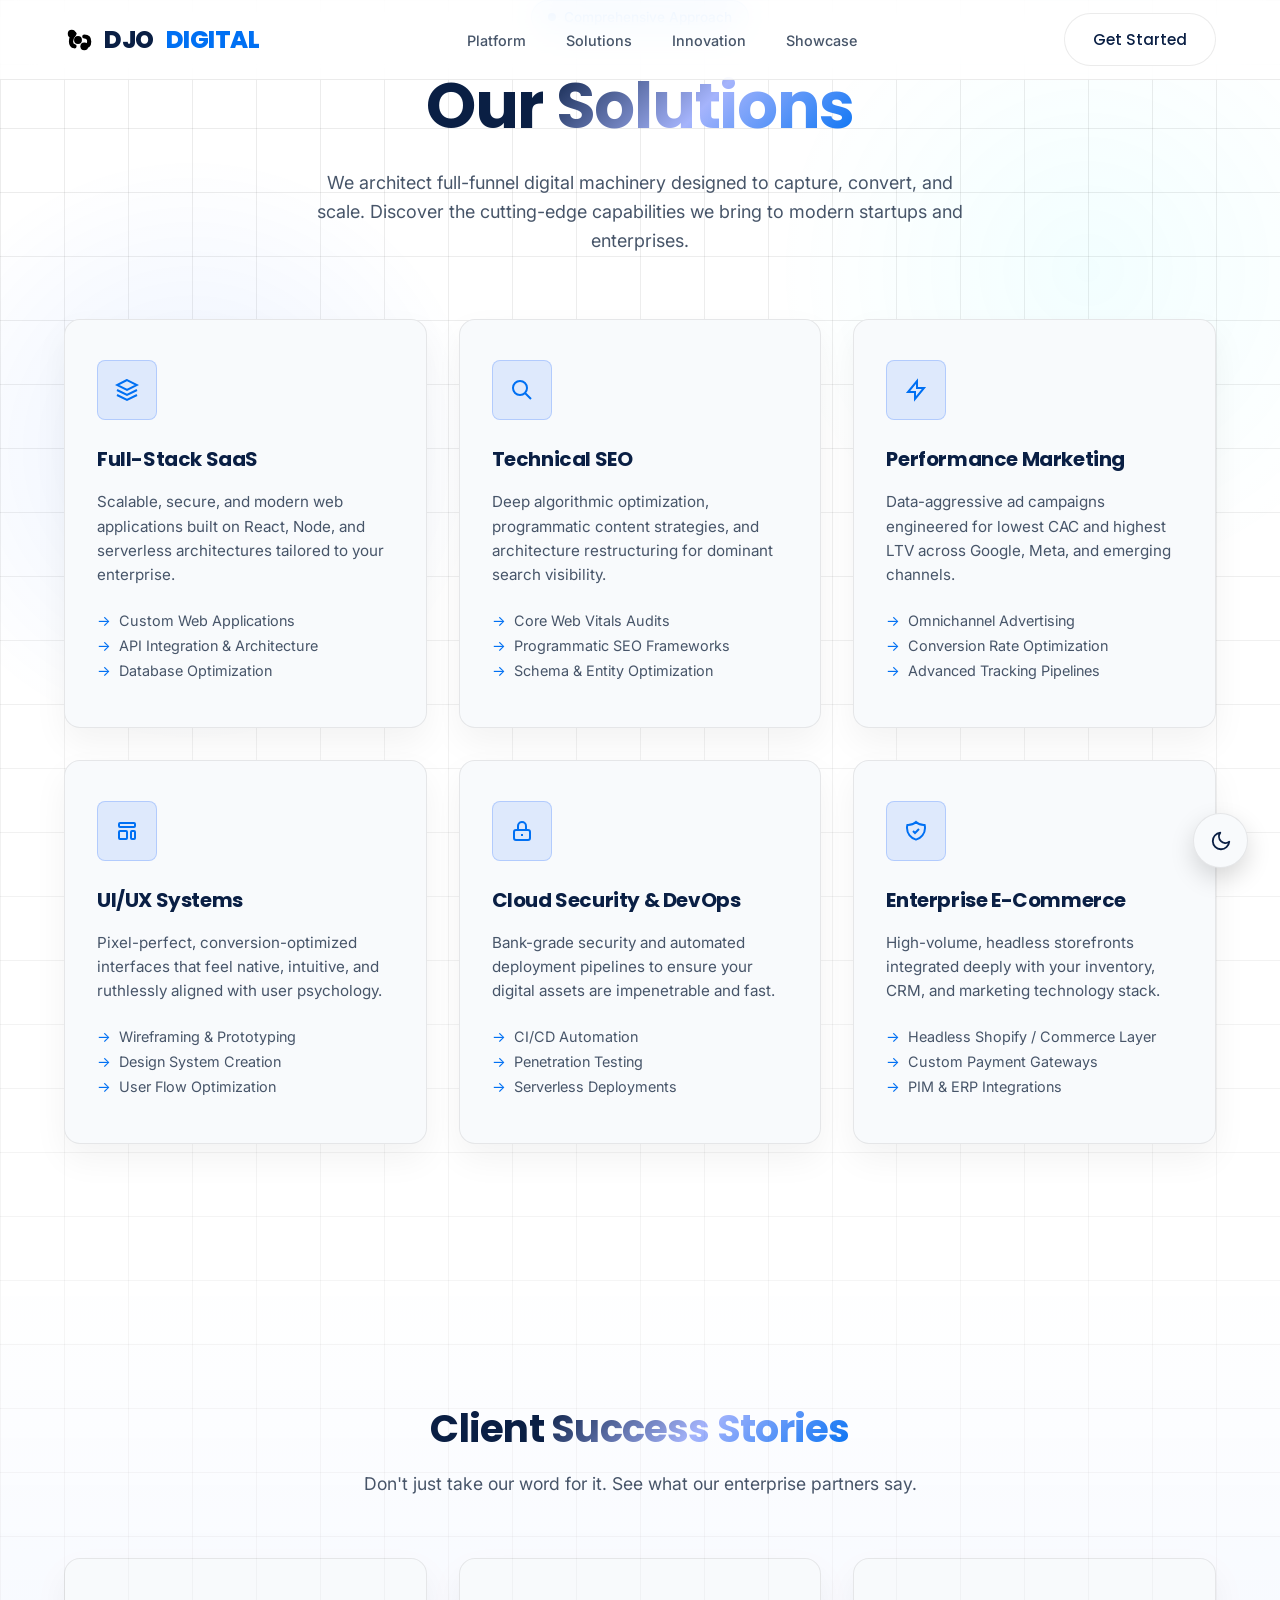
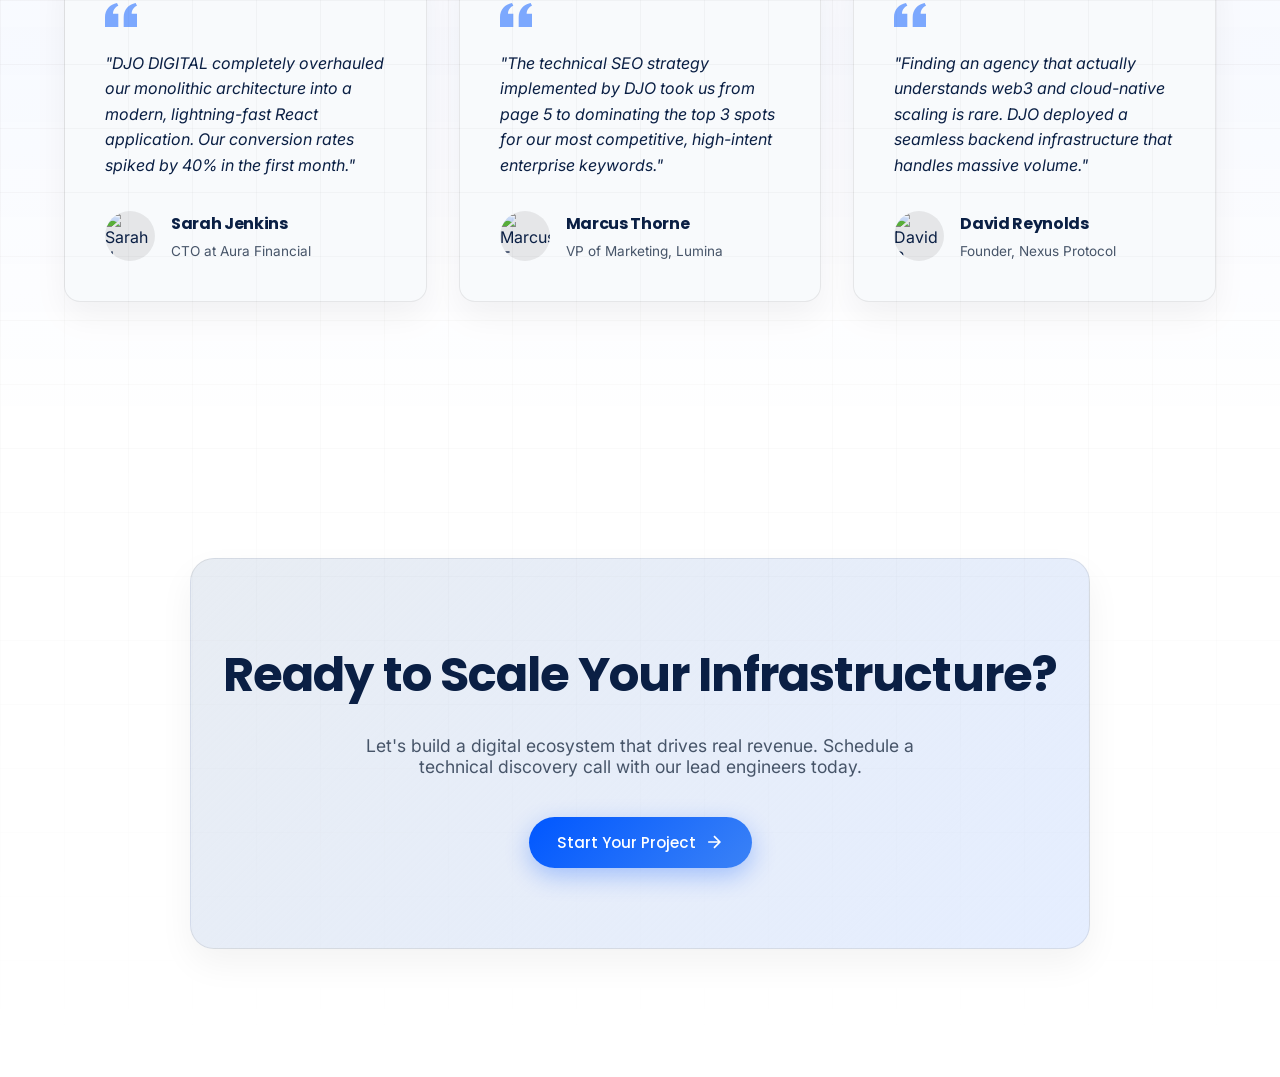
==== commit bec7e38f: "inserted the logo into the hamburger menu for better mobile navigation experience." ====
--- a/solutions.html
+++ b/solutions.html
@@ -8,6 +8,7 @@
     <link rel="preconnect" href="https://fonts.gstatic.com" crossorigin>
     <link href="https://fonts.googleapis.com/css2?family=Inter:wght@300;400;500&family=Poppins:wght@500;600;700;800&display=swap" rel="stylesheet">
     <link rel="stylesheet" href="style.css">
+    <link rel="icon" type="image/svg+xml" href="logo.svg">
     <script src="script.js"></script>
     <script>
         // Apply saved theme before page renders to prevent flicker
@@ -37,7 +38,7 @@
 
         <nav>
             <div class="container nav-container">
-                <a href="index.html" class="logo">DJO <span>DIGITAL</span></a>
+                <a href="index.html#home" class="logo logo-with-icon"><img src="logo.svg" alt="DJO Digital Logo" class="logo-icon">DJO <span>DIGITAL</span></a>
                 
                 <input type="checkbox" id="menu-toggle" class="menu-toggle">
                 
@@ -52,6 +53,7 @@
                     <a href="index.html#contact" class="btn btn-secondary nav-cta">Get Started</a>
                     
                     <label for="menu-toggle" class="hamburger">
+                        <img src="logo.svg" alt="DJO Digital Logo" class="mobile-menu-logo">
                         <span></span><span></span><span></span>
                     </label>
                 </div>
--- a/style.css
+++ b/style.css
@@ -297,6 +297,43 @@
     color: var(--accent);
 }
 
+.logo-with-icon {
+    gap: 0.75rem;
+}
+
+.logo-icon {
+    width: 28px;
+    height: 28px;
+    display: flex;
+    align-items: center;
+    justify-content: center;
+    color: var(--accent);
+    flex-shrink: 0;
+}
+
+.mobile-menu-logo {
+    width: 32px;
+    height: 32px;
+    color: var(--accent);
+    margin-right: 1rem;
+    display: none;
+}
+
+@media (max-width: 768px) {
+    .mobile-menu-logo {
+        display: block;
+    }
+
+    .logo {
+        font-size: 1.2rem;
+    }
+
+    .logo-icon {
+        width: 24px;
+        height: 24px;
+    }
+}
+
 .nav-links {
     display: flex;
     gap: 2.5rem;
@@ -1023,11 +1060,20 @@
 .footer-links a {
     color: var(--text-muted);
     transition: var(--transition);
+    display: inline-block;
+    padding: 0.5rem 0;
+    border-bottom: 2px solid transparent;
+    cursor: pointer;
 }
 
 .footer-links a:hover {
     color: var(--accent);
+    border-bottom-color: var(--accent);
     padding-left: 5px;
+}
+
+.footer-links a:active {
+    transform: scale(0.98);
 }
 
 .footer-bottom {
@@ -1055,6 +1101,7 @@
     justify-content: center;
     transition: var(--transition);
     color: var(--text-main);
+    cursor: pointer;
 }
 
 .social-icons a:hover {
@@ -1062,6 +1109,15 @@
     color: white;
     transform: translateY(-4px) scale(1.1);
     box-shadow: 0 5px 15px rgba(0, 87, 255, 0.4);
+}
+
+.social-icons a:focus {
+    outline: 2px solid var(--primary);
+    outline-offset: 3px;
+}
+
+.social-icons a:active {
+    transform: translateY(-2px) scale(0.95);
 }
 
 /* --- ANIMATIONS --- */
